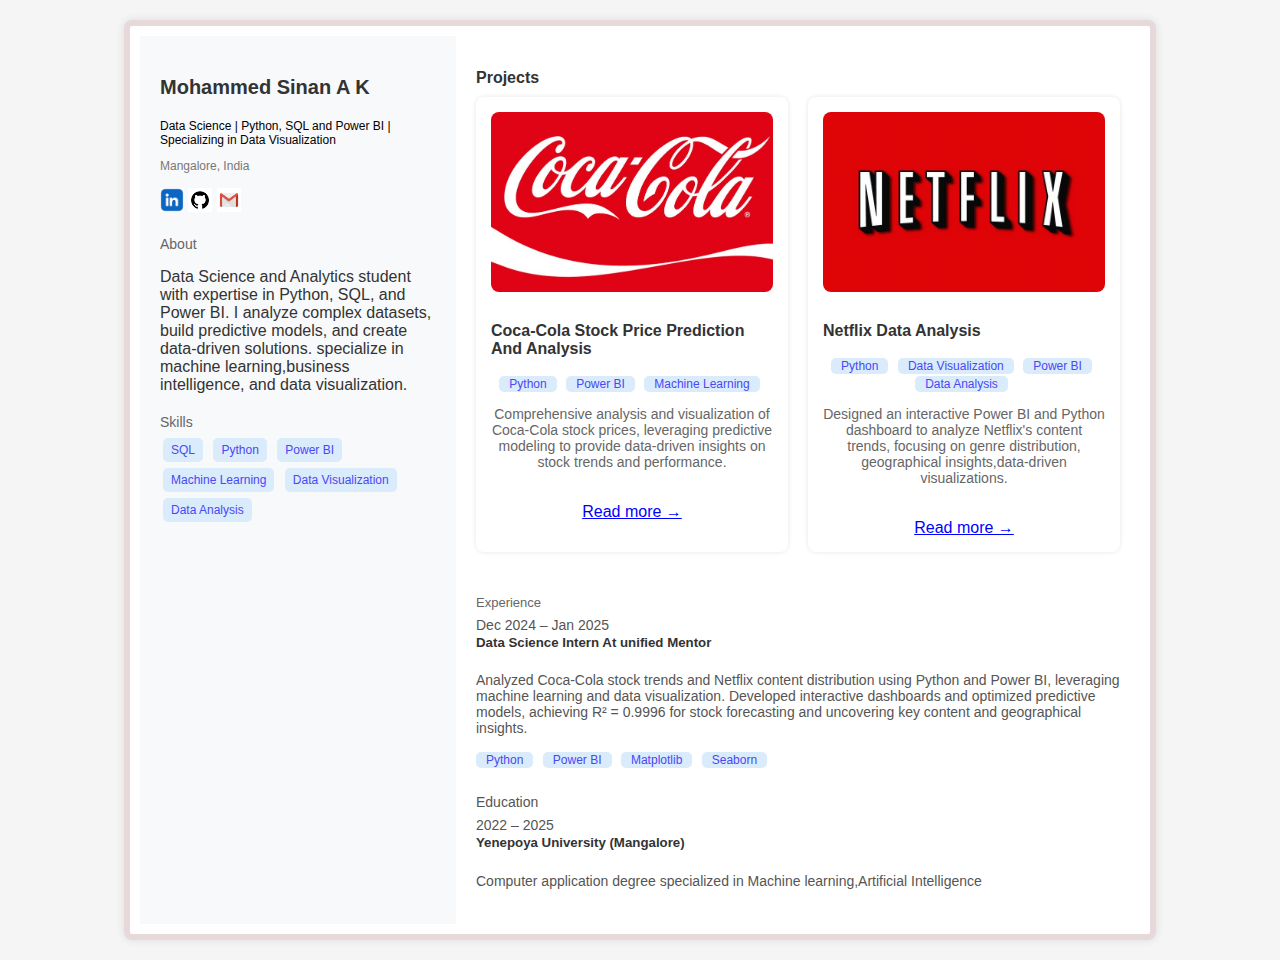
==== index.html @ f0e75969 "Update index.html" ====
<!DOCTYPE html>
<html lang="en">
<head>
    <meta charset="UTF-8">
    <meta name="viewport" content="width=device-width, initial-scale=1.0">
    <title>Portfolio Website</title>
    <link rel="stylesheet" href="style.css">
</head>
<body>
    <div class="container">
        <aside class="sidebar">
            <h3>Mohammed Sinan A K</h3>
            <p class="new">Data Science | Python, SQL and Power BI | Specializing in Data Visualization</p>
            <p class="location">Mangalore, India</p>
            <div class="social-links">
                <a href="https://www.linkedin.com/in/mohammedsinanak/" target="_blank">
                    <img src="linkedin logo.jpg" alt="LinkedIn">
                </a>
                <a href="https://github.com/S1nen" target="_blank">
                    <img src="github logo2.jpg" alt="GitHub">
                </a>
                <a href="mailto:sinan72727@gmail.com">
                    <img src="gmail logo2.jpg" alt="Email">
                </a>
            </div>
            <div class="about">
                <p class="abouthd">About</p>
                <p>Data Science and Analytics student with expertise in Python, SQL, and Power BI. 
                    I analyze complex datasets, build predictive models, and create data-driven solutions. specialize 
                    in machine learning,business intelligence, and data visualization.</p>
            </div>
            <div class="skills">
                <p class="skillhd">Skills</p>
                <span>SQL</span> <span>Python</span>  <span>Power BI</span> <span>Machine Learning</span>
                <span>Data Visualization</span> <span>Data Analysis</span>
            </div>
        </aside>

        <main class="content">
            <section class="projects">
                <h2>Projects</h2>
                <div class="projects-container">
                    <div class="project-card">
                        <img src="coco cola logo6.jpg" alt="Coca-Cola Stock Project" class="project-img">
                        <div class="project-info">
                            <h3>Coca-Cola Stock Price Prediction And Analysis </h3>
                            <div class="tags">
                                <span>Python</span> <span>Power BI</span> <span>Machine Learning</span>
                            </div>
                            <p>Comprehensive analysis and visualization of Coca-Cola stock prices, leveraging predictive modeling
                               to provide data-driven insights on stock trends and performance.</p>
                            <br>
                            <a href="coca.html">Read more →</a>
                        </div>
                    </div>

                    <div class="project-card">
                        <img src="netflix logo2.jpg" alt="Netflix Data Project" class="project-img">
                        <div class="project-info">
                            <h3>Netflix Data Analysis</h3>
                            <div class="tags">
                                <span>Python</span> <span>Data Visualization</span> <span>Power BI</span> <span>Data Analysis</span>
                            </div>
                            <p>Designed an interactive Power BI and Python dashboard to analyze Netflix's content trends, 
                                focusing on genre distribution, geographical insights,data-driven visualizations.</p>
                            <br>
                            <a href="https://S1nen.github.io/Portfolio-Website/netflix.html">Read more →</a>
                        </div>
                    </div>
                </div>
            </section>
            <br>
            <br>
            <section class="experience">
                <p class="exphd">Experience</p>
                <div class="job">
                    <p> Dec 2024 – Jan 2025 </p>
                    <h5>Data Science Intern At unified Mentor</h5>
                    <p>Analyzed Coca-Cola stock trends and Netflix content distribution using Python and Power BI, 
                        leveraging machine learning and data visualization. Developed interactive dashboards and optimized 
                        predictive models, achieving R² = 0.9996 for stock forecasting and uncovering key content and geographical insights.</p>
                    <div class="tags">
                        <span>Python</span> <span>Power BI</span> <span>Matplotlib</span> <span>Seaborn</span>
                    </div>
                </div>
            </section>
            <section class="education">
                <br>
                <p class="eduhd">Education</p>
                   <p>2022 – 2025</p>
                <div class="school">
                    <h5>Yenepoya University (Mangalore)</h5>
                    <p>Computer application degree specialized in Machine learning,Artificial Intelligence</p>
                </div>
            </section>
        </main>
    </div>
</body>
</html>
---- style.css ----
/* General Reset */
body {
    font-family: Arial, sans-serif;
    margin: 0;
    padding: 0;
    background-color: #f5f5f5;
    color: #333;
}


/* Layout */
.container {
    display: flex;
    max-width: 1000px;
    margin: 20px auto;
    background: white;
    border-radius: 8px;
    overflow: hidden;
    box-shadow: 0px 0px 10px rgba(0, 0, 0, 0.1);
    border: 6px solid;
    border-color: #e7d9d9;
    border-image-slice: 1;
    padding: 10px; 
}

/* Sidebar */
.sidebar {
    width: 30%;
    background: #f8f9fa;
    padding: 20px;
    text-align: left;
}

.profile-img {
    width: 100px;
    height: 100px;
    border-radius: 50%;
    display: block;
    margin: 0 auto 10px;
}

h3 {
    font-size: 20px;
    text-align:left;
}

 .new {
    font-size: 12px;
    text-align: left;
    color:black;
}

.location {
    text-align: left;
    font-size: 12px;
    color: #777;
    margin-bottom: 15px;
}

.social-links {
    text-align: left;
    margin-bottom: 20px;
}

.social-links a {
    display: inline-block;
    margin: 0 0px;
}

.social-links img {
    width: 24px;
    height: 24px;
    transition: transform 0.2s ease-in-out;
}

.social-links img:hover {
    transform: scale(1.1);
}


/* About and Skills */
.about, .skills {
    margin-bottom: 20px;
}

 .skillhd {
    font-size: 14px;
    margin-bottom: 5px;
    color: #666;
}

.abouthd {
    font-size: 14px;
    margin-bottom: 3px;
    color: #666;
}

.skills span {
    display: inline-block;
    background: #daebfb;
    padding: 5px 8px;
    border-radius: 5px;
    font-size: 12px;
    margin: 3px;
    color: rgb(72, 72, 247);
}

/* Main Content */
.content {
    width: 70%;
    padding: 20px;
}

/* Projects Section */
.projects h2, .experience h2 {
    font-size: 16px;
    margin-bottom: 10px;
    color: #333;
}

.projects-container {
    display: flex;
    justify-content: space-between;
    gap: 20px;
}

.project-card {
    width: 48%;
    background: white;
    padding: 15px;
    border-radius: 8px;
    box-shadow: 0px 0px 5px rgba(0, 0, 0, 0.1);
    text-align: center;
}

.project-img {
    width: 100%;
    height: 180px;
    object-fit: cover;
    border-radius: 8px;
    margin-bottom: 10px;
}

.project-info h3 {
    font-size: 16px;
    color: #333;
}

.project-info p {
    font-size: 14px;
    color: #666;
    margin-bottom: 10px;
}

.tags span {
    background: #daebfb;
    padding: 1px 10px;
    border-radius: 5px;
    font-size: 12px;
    margin-right: 5px;
    color: rgb(72, 72, 247);
    text-align: left;
}

.project-info a {
    display: inline-block;
    color: blue;
    margin-top: 5px;
}

/* Experience */
.experience .job {
    margin-bottom: 1px;
}

.experience .exphd{
    font-size: 13px;
    margin-bottom: 0px;
    color: #666;
}

.experience p {
    font-size: 14px;
    color: #555;
    margin-top:7px;
}

.experience h5, .education h5{
    margin-top: -12px;
}

/* Education */
.education .school {
    margin-bottom: 15px;
}

.eduhd{
    font-size: 13px;
    margin-bottom: 5px;
    color: #666;
}

.education p {
    font-size: 14px;
    color: #555;
    margin-top: 7px;
}


/* Responsive Design */
@media screen and (max-width: 768px) {
    .container {
        flex-direction: column;
    }

    .sidebar {
        width: 100%;
        text-align: center;
    }

    .content {
        width: 100%;
    }

    .projects-container {
        flex-direction: column;
    }

    .project-card {
        width: 100%;
    }
}
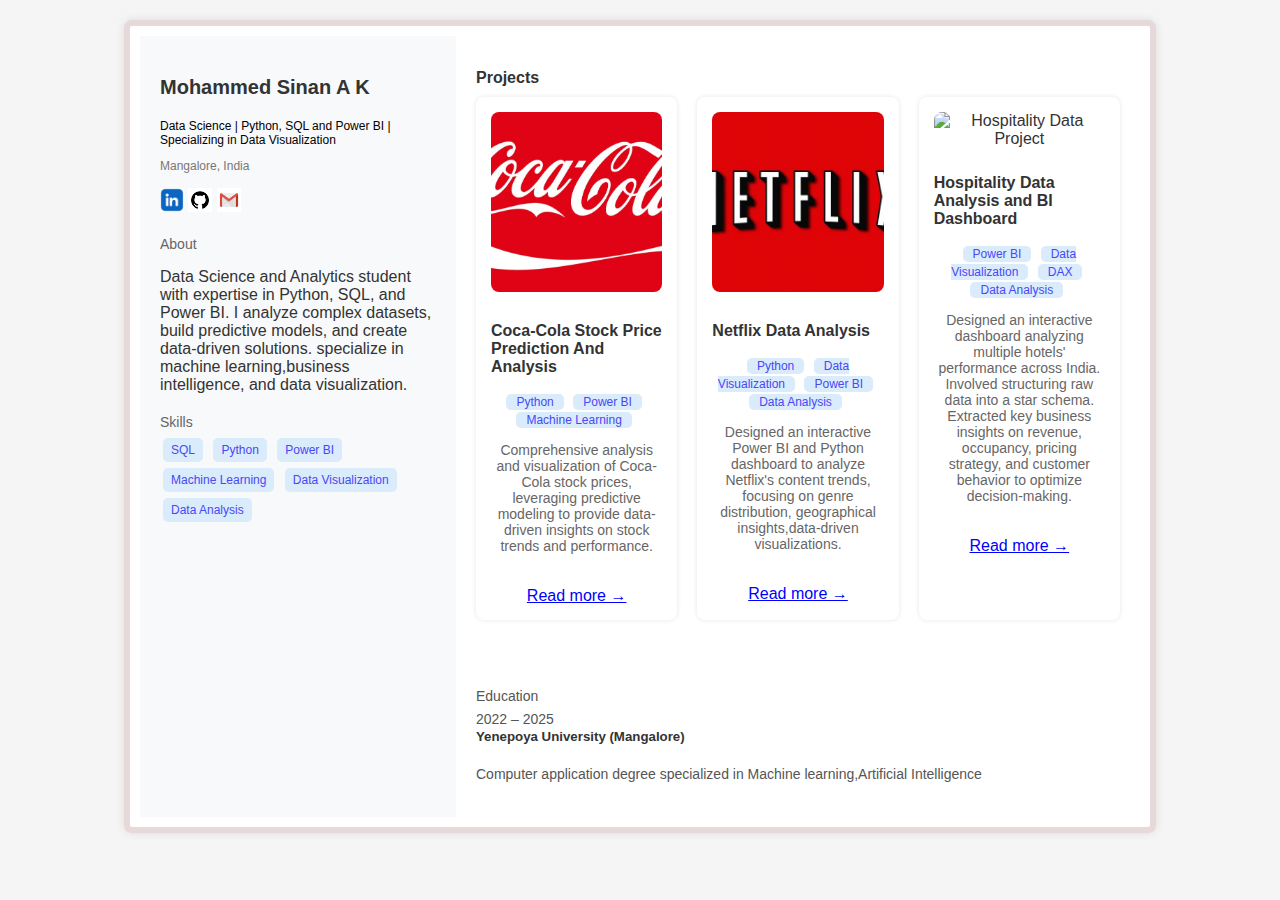
==== commit 4b96db91: "Update index.html" ====
--- a/index.html
+++ b/index.html
@@ -19,7 +19,7 @@
                 <a href="https://github.com/S1nen" target="_blank">
                     <img src="github logo2.jpg" alt="GitHub">
                 </a>
-                <a href="mailto:sinan72727@gmail.com">
+                <a href="mailto:example@email.com">
                     <img src="gmail logo2.jpg" alt="Email">
                 </a>
             </div>
@@ -43,14 +43,14 @@
                     <div class="project-card">
                         <img src="coco cola logo6.jpg" alt="Coca-Cola Stock Project" class="project-img">
                         <div class="project-info">
-                            <h3>Coca-Cola Stock Price Prediction And Analysis </h3>
+                            <h3>Coca-Cola Stock Price Prediction And Analysis</h3>
                             <div class="tags">
                                 <span>Python</span> <span>Power BI</span> <span>Machine Learning</span>
                             </div>
                             <p>Comprehensive analysis and visualization of Coca-Cola stock prices, leveraging predictive modeling
                                to provide data-driven insights on stock trends and performance.</p>
                             <br>
-                            <a href="coca.html">Read more →</a>
+                            <a href="D:\Portfolio Website\coca.html">Read more →</a>
                         </div>
                     </div>
 
@@ -64,23 +64,33 @@
                             <p>Designed an interactive Power BI and Python dashboard to analyze Netflix's content trends, 
                                 focusing on genre distribution, geographical insights,data-driven visualizations.</p>
                             <br>
-                            <a href="https://S1nen.github.io/Portfolio-Website/netflix.html">Read more →</a>
+                            <a href="D:\Portfolio Website\netflix.html">Read more →</a>
                         </div>
                     </div>
+
+                    <div class="project-card">
+                        <img src="hospitality.jpg" alt="Hospitality Data Project" class="project-img">
+                        <div class="project-info">
+                            <h3>Hospitality Data Analysis and BI Dashboard</h3>
+                            <div class="tags">
+                                <span>Power BI</span> <span>Data Visualization</span> <span>DAX</span> <span>Data Analysis</span>
+                            </div>
+                            <p>Designed an interactive dashboard analyzing multiple hotels' performance across India. Involved 
+                                structuring raw data into a star schema. Extracted key business insights on revenue, occupancy,
+                                pricing strategy, and customer behavior to optimize decision-making.</p>
+                            <br>
+                            <a href="D:\Portfolio Website\hospitality.html">Read more →</a>
+                        </div>
+                    </div>
+
                 </div>
             </section>
             <br>
             <br>
             <section class="experience">
-                <p class="exphd">Experience</p>
+                <p class="exphd"></p>
                 <div class="job">
-                    <p> Dec 2024 – Jan 2025 </p>
-                    <h5>Data Science Intern At unified Mentor</h5>
-                    <p>Analyzed Coca-Cola stock trends and Netflix content distribution using Python and Power BI, 
-                        leveraging machine learning and data visualization. Developed interactive dashboards and optimized 
-                        predictive models, achieving R² = 0.9996 for stock forecasting and uncovering key content and geographical insights.</p>
                     <div class="tags">
-                        <span>Python</span> <span>Power BI</span> <span>Matplotlib</span> <span>Seaborn</span>
                     </div>
                 </div>
             </section>
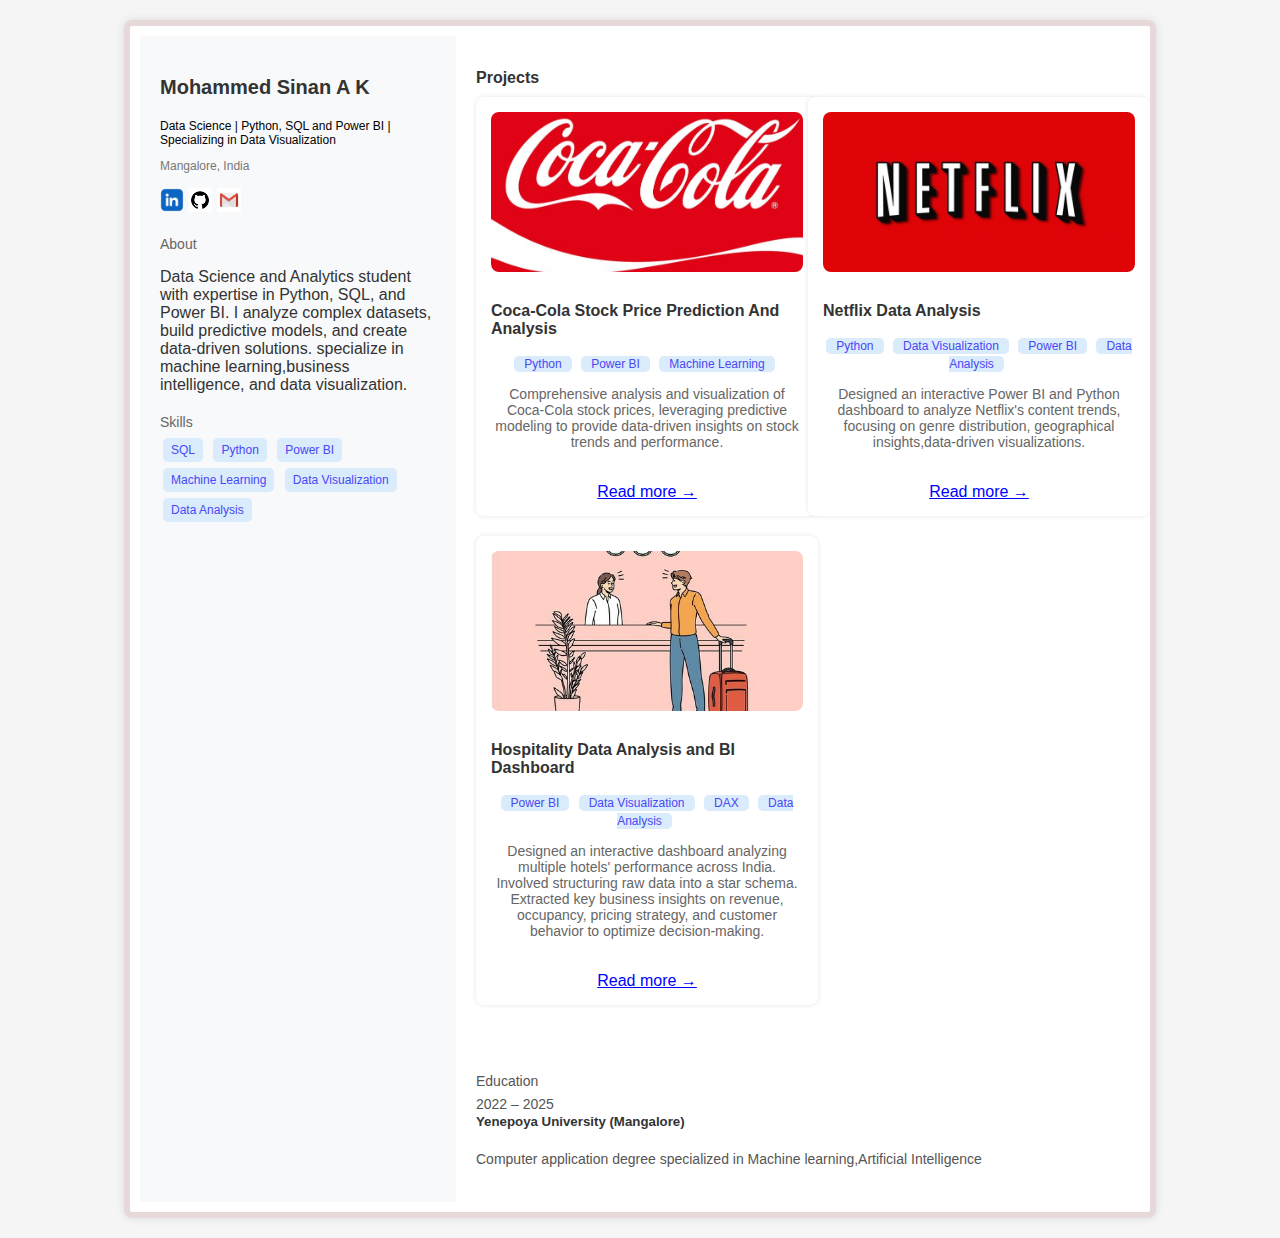
==== commit 699e5f37: "Update index.html" ====
--- a/index.html
+++ b/index.html
@@ -50,7 +50,7 @@
                             <p>Comprehensive analysis and visualization of Coca-Cola stock prices, leveraging predictive modeling
                                to provide data-driven insights on stock trends and performance.</p>
                             <br>
-                            <a href="D:\Portfolio Website\coca.html">Read more →</a>
+                            <a href="https://github.com/S1nen/Portfolio-Website/blob/main/coca.html">Read more →</a>
                         </div>
                     </div>
 
--- a/style.css
+++ b/style.css
@@ -118,14 +118,15 @@
     color: #333;
 }
 
+/* Projects Section */
 .projects-container {
-    display: flex;
-    justify-content: space-between;
+    display: grid;
+    grid-template-columns: repeat(2, 1fr); /* Two projects in a row */
     gap: 20px;
 }
 
 .project-card {
-    width: 48%;
+    width: 100%;
     background: white;
     padding: 15px;
     border-radius: 8px;
@@ -135,11 +136,30 @@
 
 .project-img {
     width: 100%;
-    height: 180px;
+    height: 160px; /* Adjusted size */
     object-fit: cover;
     border-radius: 8px;
     margin-bottom: 10px;
 }
+
+/* Ensuring only two projects appear on top */
+.project-card:nth-child(1),
+.project-card:nth-child(2) {
+    grid-column: span 1;
+}
+
+
+/* Responsive Design */
+@media screen and (max-width: 768px) {
+    .projects-container {
+        grid-template-columns: 1fr; /* Stack all projects on small screens */
+    }
+
+    .project-card:nth-child(n+3) {
+        grid-column: span 1;
+    }
+}
+
 
 .project-info h3 {
     font-size: 16px;
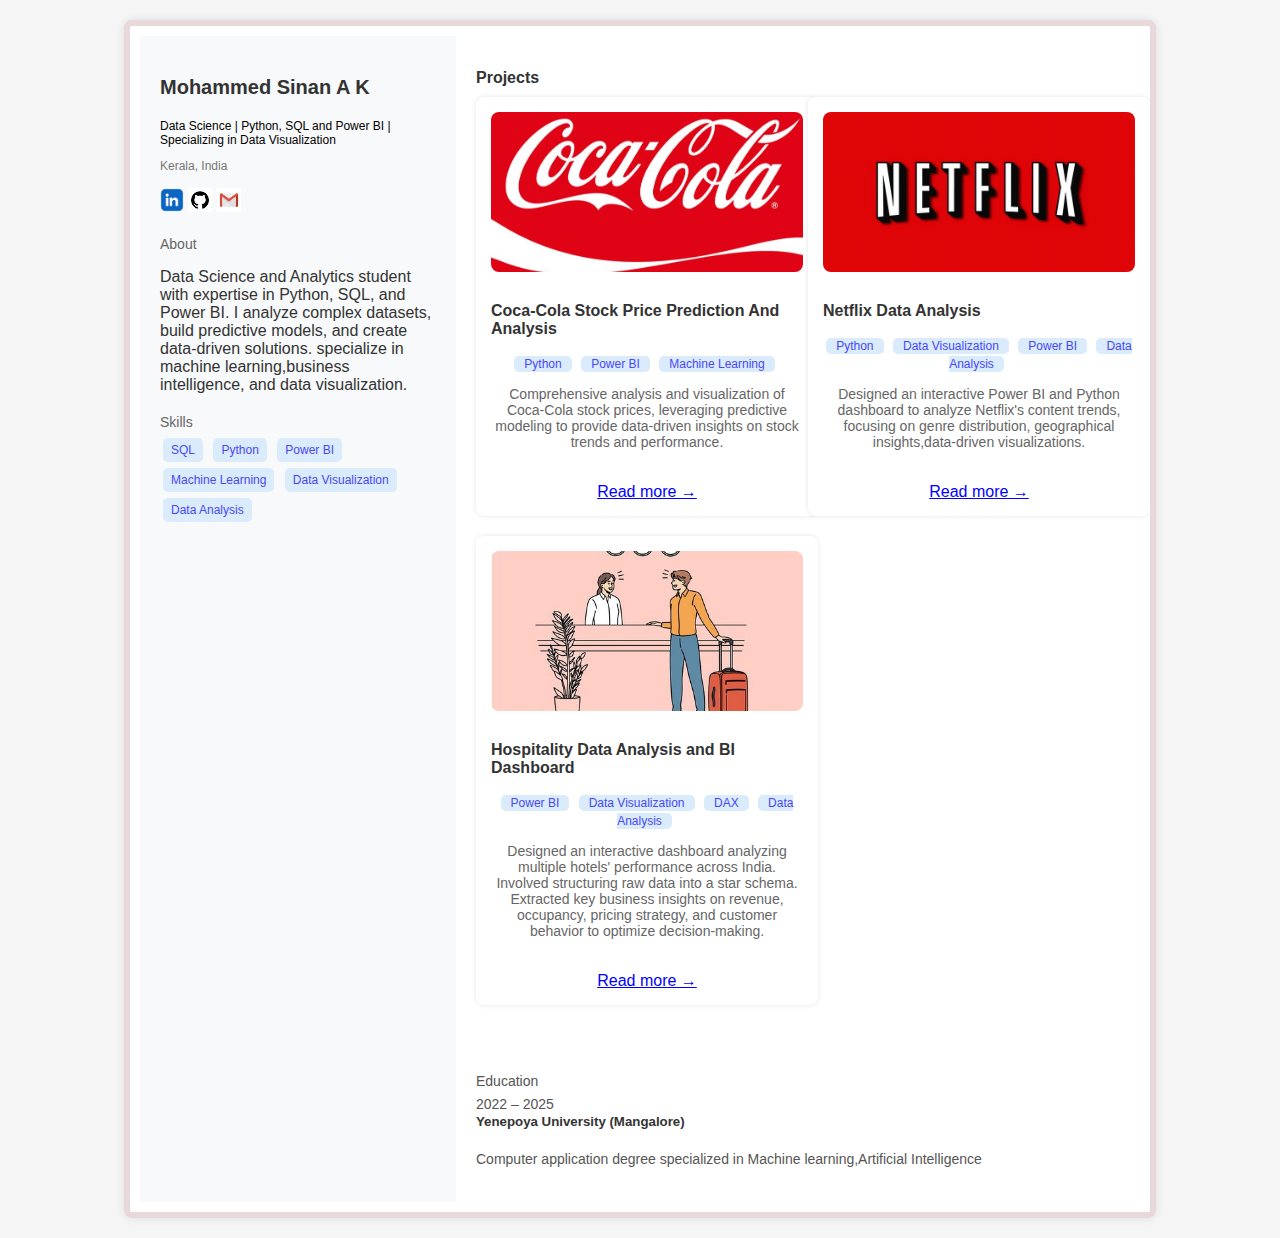
==== commit 63059c97: "Add files via upload" ====
--- a/index.html
+++ b/index.html
@@ -11,7 +11,7 @@
         <aside class="sidebar">
             <h3>Mohammed Sinan A K</h3>
             <p class="new">Data Science | Python, SQL and Power BI | Specializing in Data Visualization</p>
-            <p class="location">Mangalore, India</p>
+            <p class="location">Kerala, India</p>
             <div class="social-links">
                 <a href="https://www.linkedin.com/in/mohammedsinanak/" target="_blank">
                     <img src="linkedin logo.jpg" alt="LinkedIn">
@@ -50,7 +50,7 @@
                             <p>Comprehensive analysis and visualization of Coca-Cola stock prices, leveraging predictive modeling
                                to provide data-driven insights on stock trends and performance.</p>
                             <br>
-                            <a href="https://github.com/S1nen/Portfolio-Website/blob/main/coca.html">Read more →</a>
+                            <a href="coca.html">Read more →</a>
                         </div>
                     </div>
 
@@ -64,7 +64,7 @@
                             <p>Designed an interactive Power BI and Python dashboard to analyze Netflix's content trends, 
                                 focusing on genre distribution, geographical insights,data-driven visualizations.</p>
                             <br>
-                            <a href="D:\Portfolio Website\netflix.html">Read more →</a>
+                            <a href="netflix.html">Read more →</a>
                         </div>
                     </div>
 
@@ -79,7 +79,7 @@
                                 structuring raw data into a star schema. Extracted key business insights on revenue, occupancy,
                                 pricing strategy, and customer behavior to optimize decision-making.</p>
                             <br>
-                            <a href="D:\Portfolio Website\hospitality.html">Read more →</a>
+                            <a href="hospitality.html">Read more →</a>
                         </div>
                     </div>
 
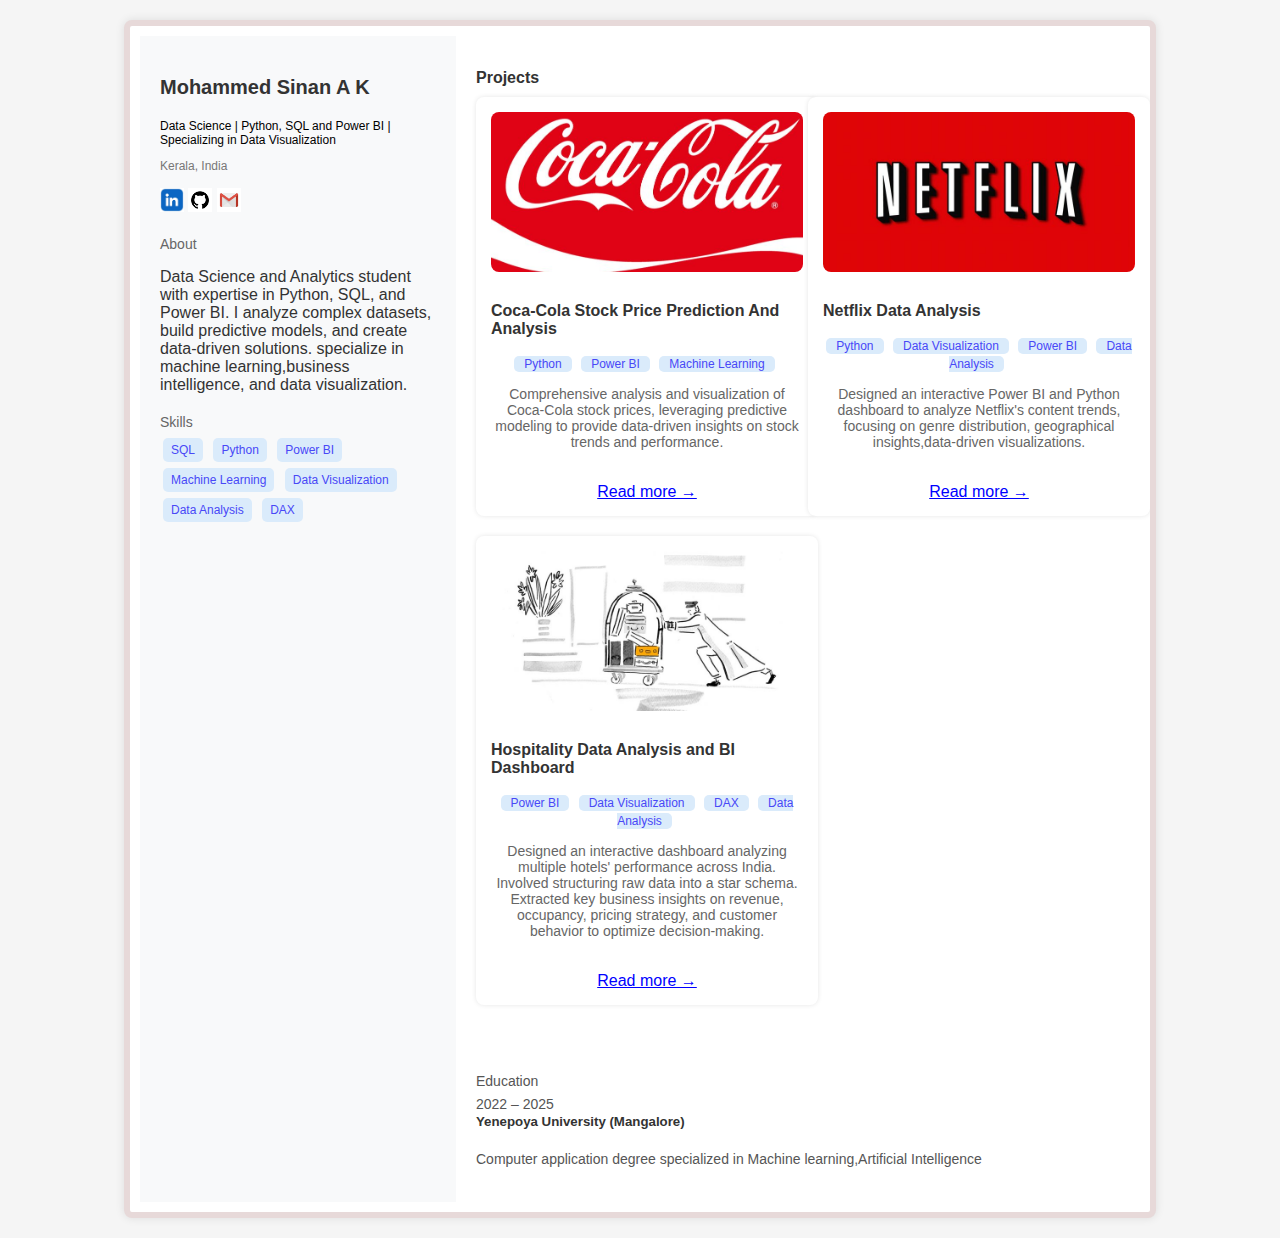
==== commit 19b5cf6e: "Add files via upload" ====
--- a/index.html
+++ b/index.html
@@ -32,7 +32,7 @@
             <div class="skills">
                 <p class="skillhd">Skills</p>
                 <span>SQL</span> <span>Python</span>  <span>Power BI</span> <span>Machine Learning</span>
-                <span>Data Visualization</span> <span>Data Analysis</span>
+                <span>Data Visualization</span> <span>Data Analysis</span> <span>DAX</span>
             </div>
         </aside>
 
@@ -69,7 +69,7 @@
                     </div>
 
                     <div class="project-card">
-                        <img src="hospitality.jpg" alt="Hospitality Data Project" class="project-img">
+                        <img src="hospitality2.jpg" alt="Hospitality Data Project" class="project-img">
                         <div class="project-info">
                             <h3>Hospitality Data Analysis and BI Dashboard</h3>
                             <div class="tags">
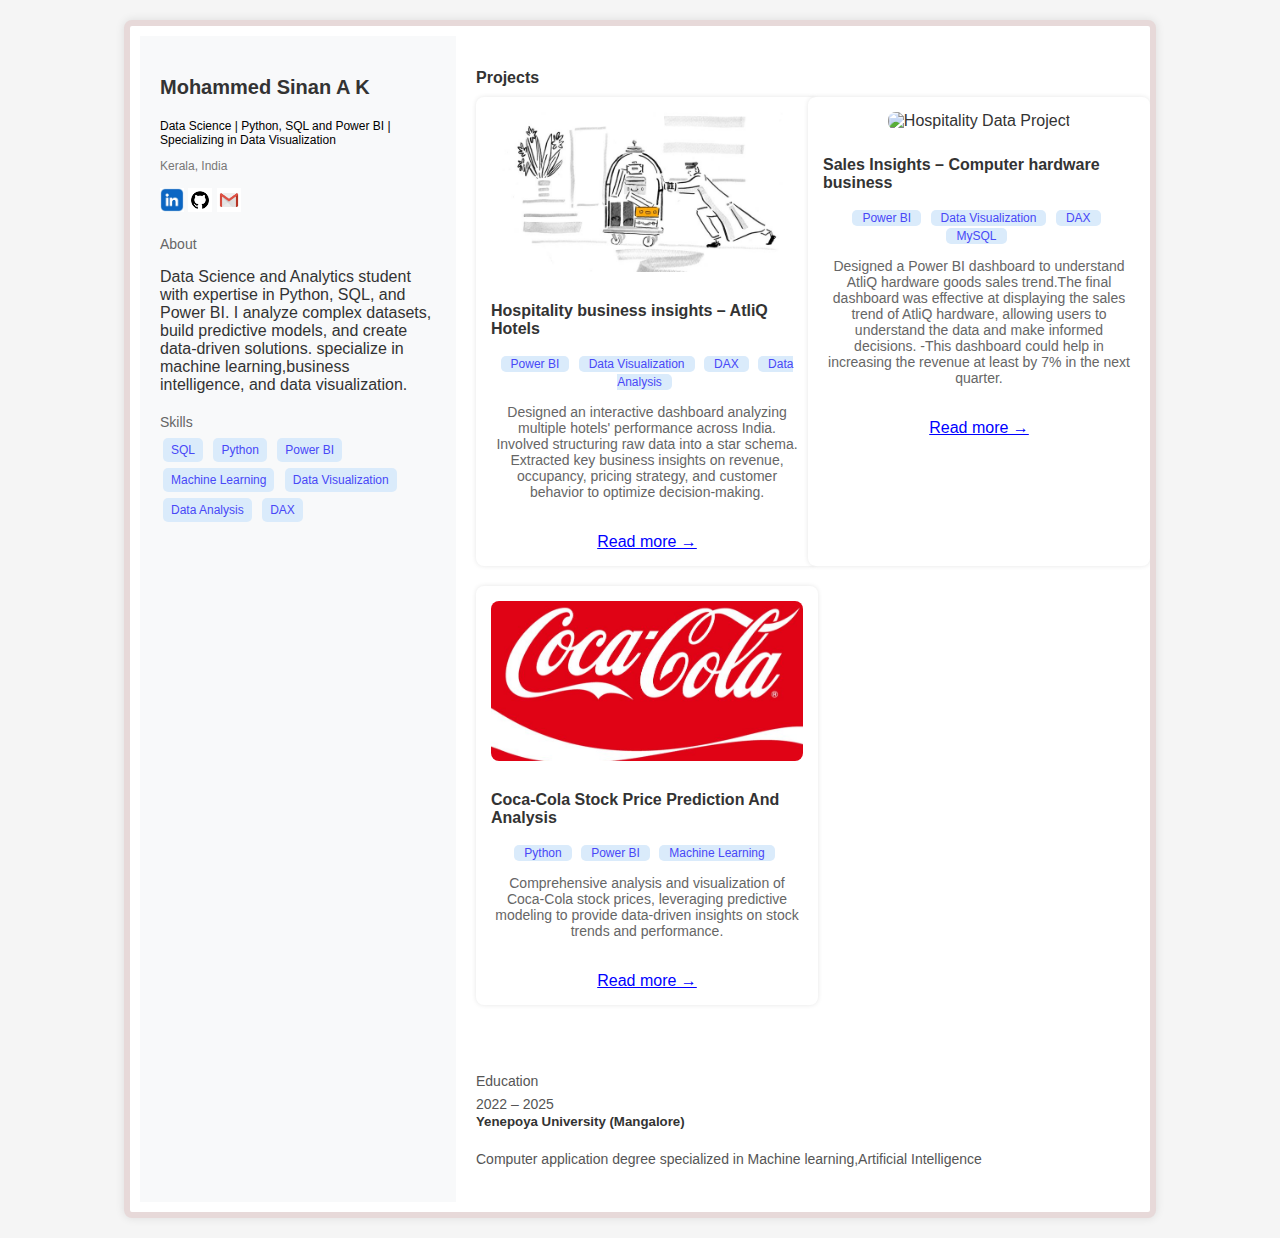
==== commit 9f2f84ff: "Add files via upload" ====
--- a/index.html
+++ b/index.html
@@ -19,7 +19,7 @@
                 <a href="https://github.com/S1nen" target="_blank">
                     <img src="github logo2.jpg" alt="GitHub">
                 </a>
-                <a href="mailto:example@email.com">
+                <a href="mailto:sinan72727@email.com">
                     <img src="gmail logo2.jpg" alt="Email">
                 </a>
             </div>
@@ -40,6 +40,39 @@
             <section class="projects">
                 <h2>Projects</h2>
                 <div class="projects-container">
+
+                    <div class="project-card">
+                        <img src="hospitality2.jpg" alt="Hospitality Data Project" class="project-img">
+                        <div class="project-info">
+                            <h3>Hospitality business insights – AtliQ Hotels</h3>
+                            <div class="tags">
+                                <span>Power BI</span> <span>Data Visualization</span> <span>DAX</span> <span>Data Analysis</span>
+                            </div>
+                            <p>Designed an interactive dashboard analyzing multiple hotels' performance across India. Involved 
+                                structuring raw data into a star schema. Extracted key business insights on revenue, occupancy,
+                                pricing strategy, and customer behavior to optimize decision-making.</p>
+                            <br>
+                            <a href="hospitality.html">Read more →</a>
+                        </div>
+                    </div>
+
+
+                    <div class="project-card">
+                        <img src="sales2.jpg" alt="Hospitality Data Project" class="project-img">
+                        <div class="project-info">
+                            <h3>Sales Insights – Computer hardware business</h3>
+                            <div class="tags">
+                                <span>Power BI</span> <span>Data Visualization</span> <span>DAX</span> <span>MySQL</span>
+                            </div>
+                            <p>Designed a Power BI dashboard to understand AtliQ hardware goods sales trend.The final dashboard 
+                                was effective at displaying the sales trend of AtliQ hardware, allowing users to 
+                                 understand the data and make informed decisions.
+                                -This dashboard could help in increasing the revenue at least by 7% in the next quarter.</p>
+                            <br>
+                            <a href="sales.html">Read more →</a>
+                        </div>
+                    </div>
+
                     <div class="project-card">
                         <img src="coco cola logo6.jpg" alt="Coca-Cola Stock Project" class="project-img">
                         <div class="project-info">
@@ -54,34 +87,6 @@
                         </div>
                     </div>
 
-                    <div class="project-card">
-                        <img src="netflix logo2.jpg" alt="Netflix Data Project" class="project-img">
-                        <div class="project-info">
-                            <h3>Netflix Data Analysis</h3>
-                            <div class="tags">
-                                <span>Python</span> <span>Data Visualization</span> <span>Power BI</span> <span>Data Analysis</span>
-                            </div>
-                            <p>Designed an interactive Power BI and Python dashboard to analyze Netflix's content trends, 
-                                focusing on genre distribution, geographical insights,data-driven visualizations.</p>
-                            <br>
-                            <a href="netflix.html">Read more →</a>
-                        </div>
-                    </div>
-
-                    <div class="project-card">
-                        <img src="hospitality2.jpg" alt="Hospitality Data Project" class="project-img">
-                        <div class="project-info">
-                            <h3>Hospitality Data Analysis and BI Dashboard</h3>
-                            <div class="tags">
-                                <span>Power BI</span> <span>Data Visualization</span> <span>DAX</span> <span>Data Analysis</span>
-                            </div>
-                            <p>Designed an interactive dashboard analyzing multiple hotels' performance across India. Involved 
-                                structuring raw data into a star schema. Extracted key business insights on revenue, occupancy,
-                                pricing strategy, and customer behavior to optimize decision-making.</p>
-                            <br>
-                            <a href="hospitality.html">Read more →</a>
-                        </div>
-                    </div>
 
                 </div>
             </section>
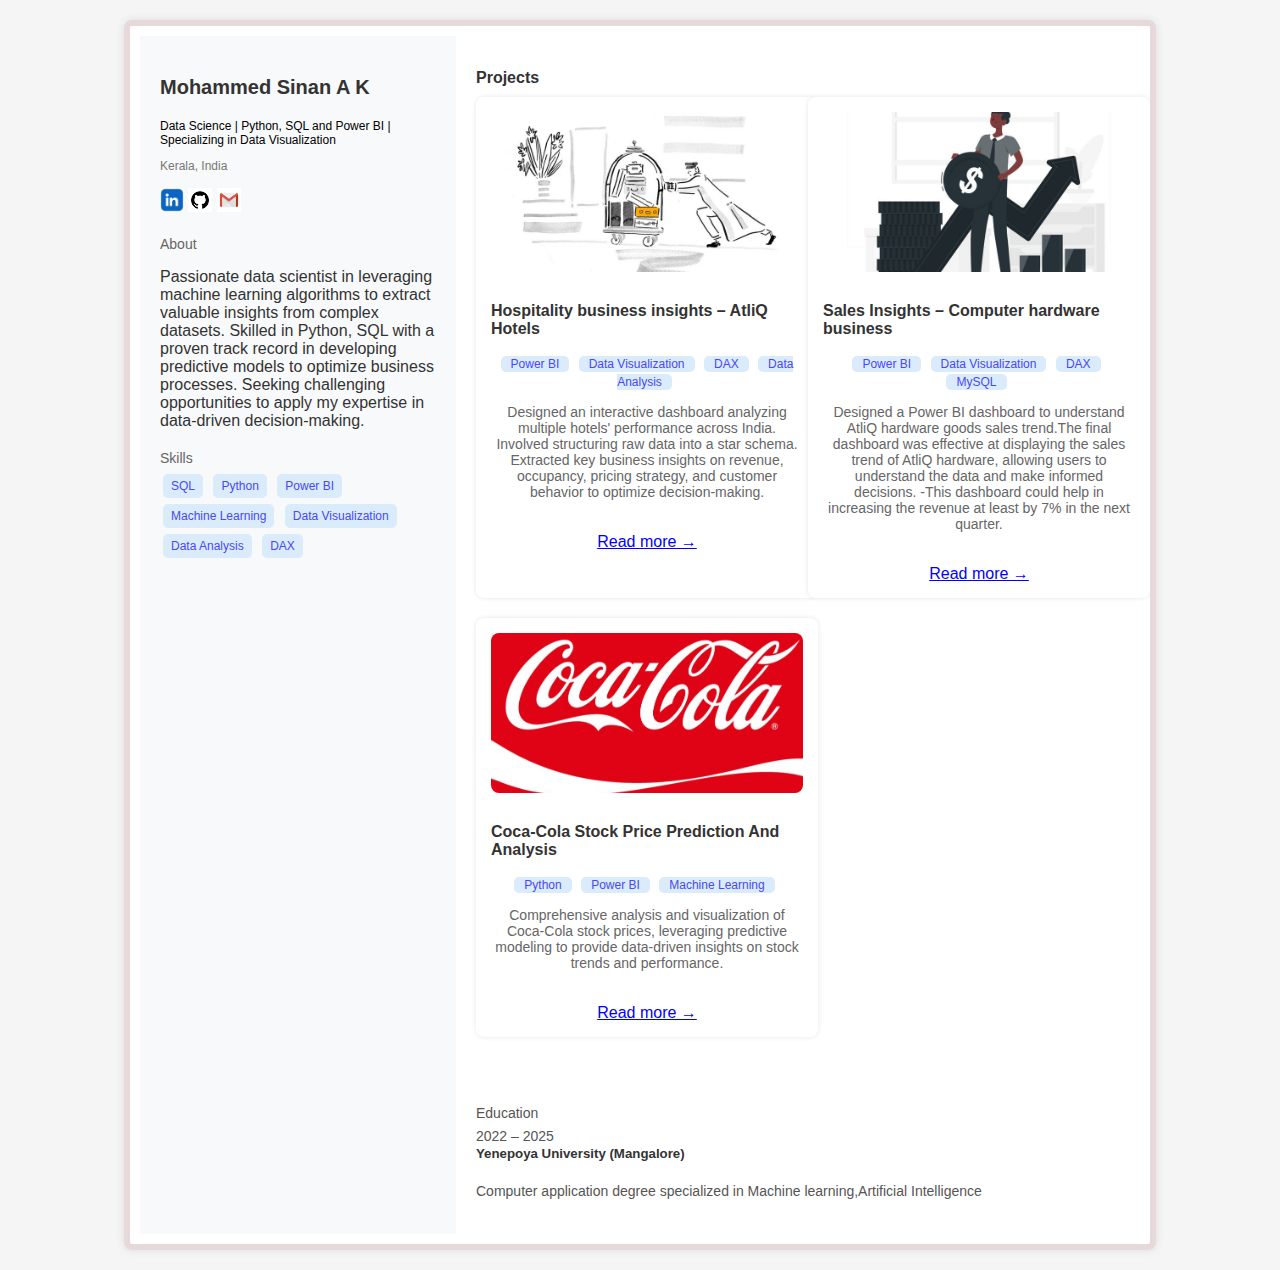
==== commit aa72a43d: "Update index.html" ====
--- a/index.html
+++ b/index.html
@@ -25,9 +25,9 @@
             </div>
             <div class="about">
                 <p class="abouthd">About</p>
-                <p>Data Science and Analytics student with expertise in Python, SQL, and Power BI. 
-                    I analyze complex datasets, build predictive models, and create data-driven solutions. specialize 
-                    in machine learning,business intelligence, and data visualization.</p>
+                <p>Passionate data scientist in leveraging machine learning algorithms to extract valuable insights from complex datasets. Skilled in Python, 
+                    SQL with a proven track record in developing predictive models to optimize business processes. Seeking challenging opportunities to apply 
+                    my expertise in data-driven decision-making.</p>
             </div>
             <div class="skills">
                 <p class="skillhd">Skills</p>
